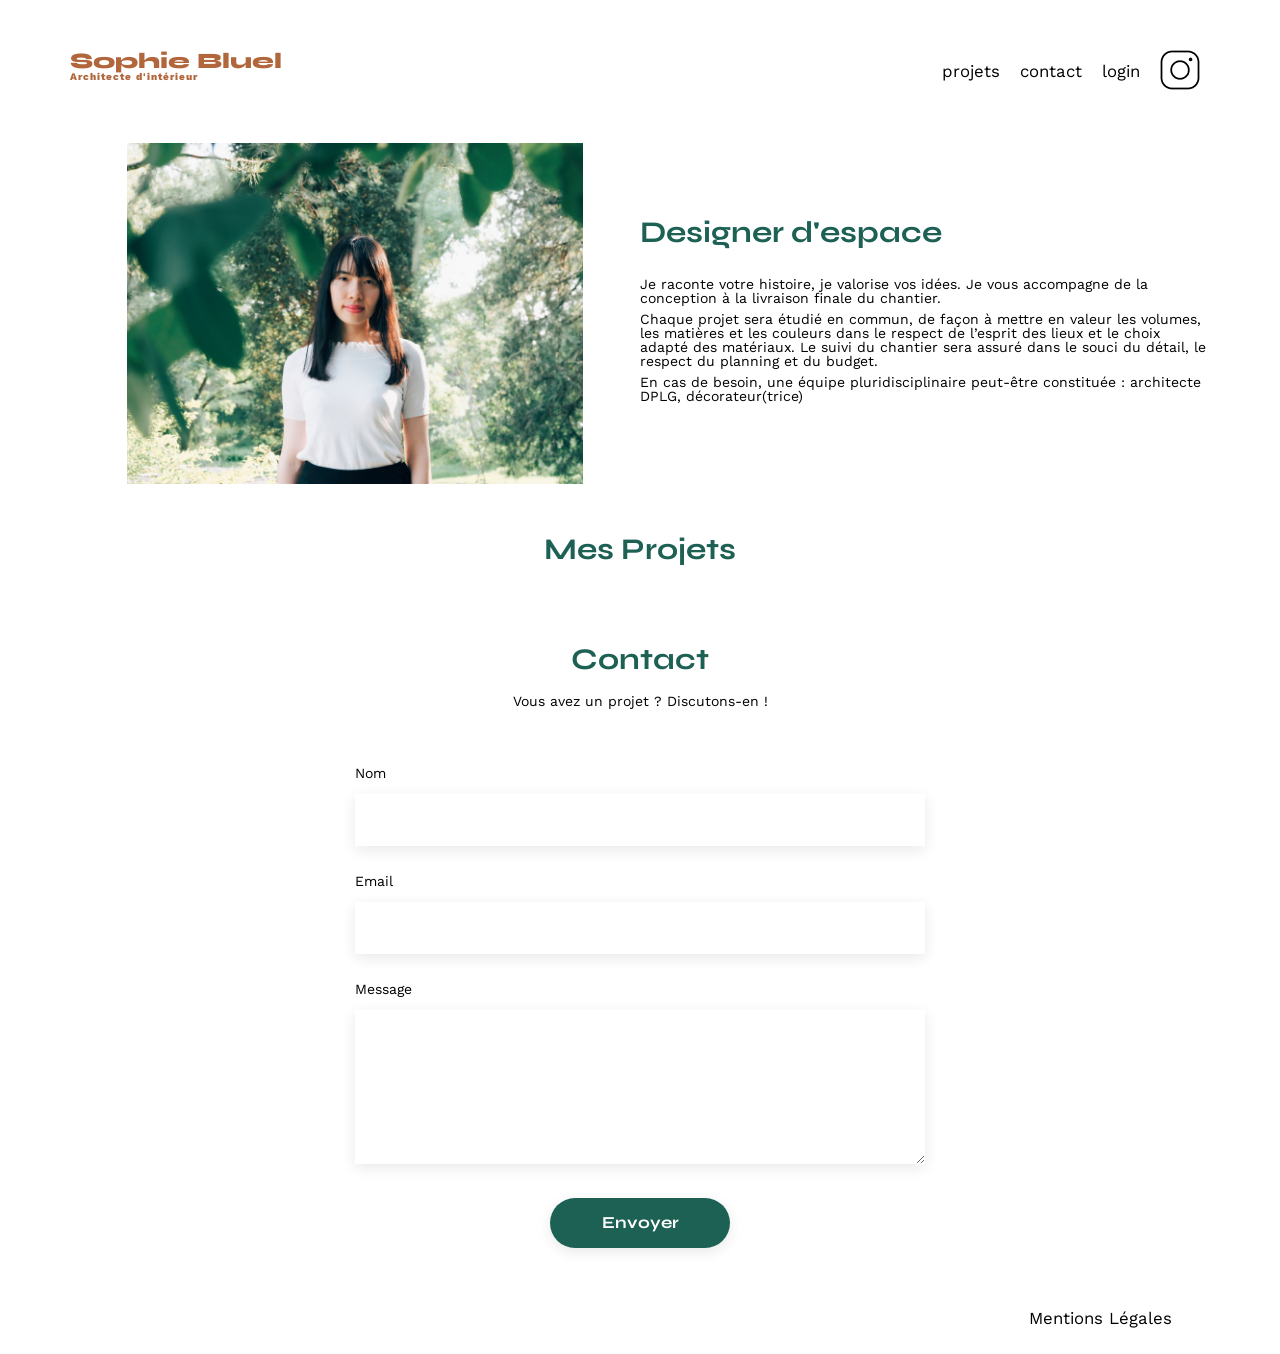
==== FrontEnd/index.html @ 3a6f0acb "Ajout requetes Projets + menu filtre" ====
<!DOCTYPE html>
<html lang="fr">

<head>
	<meta charset="UTF-8">
	<title>Sophie Bluel - Architecte d'intérieur</title>
	<meta name="viewport" content="width=device-width, initial-scale=1.0">
	<link rel="preconnect" href="https://fonts.googleapis.com">
	<link rel="preconnect" href="https://fonts.gstatic.com" crossorigin>
	<link href="https://fonts.googleapis.com/css2?family=Syne:wght@700;800&family=Work+Sans&display=swap"
		rel="stylesheet">
	<meta name="description" content="">
	<link rel="stylesheet" href="./assets/style.css">
</head>

<body>
	<header>
		<h1>Sophie Bluel <span>Architecte d'intérieur</span></h1>
		<nav>
			<ul>
				<li>projets</li>
				<li>contact</li>
				<li>login</li>
				<li><img src="./assets/icons/instagram.png" alt="Instagram"></li>
			</ul>
		</nav>
	</header>
	<main>
		<section id="introduction">
			<figure>
				<img src="./assets/images/sophie-bluel.png" alt="">
			</figure>
			<article>
				<h2>Designer d'espace</h2>
				<p>Je raconte votre histoire, je valorise vos idées. Je vous accompagne de la conception à la livraison
					finale du chantier.</p>
				<p>Chaque projet sera étudié en commun, de façon à mettre en valeur les volumes, les matières et les
					couleurs dans le respect de l’esprit des lieux et le choix adapté des matériaux. Le suivi du
					chantier sera assuré dans le souci du détail, le respect du planning et du budget.</p>
				<p>En cas de besoin, une équipe pluridisciplinaire peut-être constituée : architecte DPLG,
					décorateur(trice)</p>
			</article>
		</section>
		<section id="portfolio">
			<h2>Mes Projets</h2>

			<div class="gallery">
				<!-- <figure>
				<img src="assets/images/abajour-tahina.png" alt="Abajour Tahina">
				<figcaption>Abajour Tahina</figcaption>
			</figure>
			<figure>
				<img src="assets/images/appartement-paris-v.png" alt="Appartement Paris V">
				<figcaption>Appartement Paris V</figcaption>
			</figure>
			<figure>
				<img src="assets/images/restaurant-sushisen-londres.png" alt="Restaurant Sushisen - Londres">
				<figcaption>Restaurant Sushisen - Londres</figcaption>
			</figure>
			<figure>
				<img src="assets/images/la-balisiere.png" alt="Villa “La Balisiere” - Port Louis">
				<figcaption>Villa “La Balisiere” - Port Louis</figcaption>
			</figure>
			<figure>
				<img src="assets/images/structures-thermopolis.png" alt="Structures Thermopolis">
				<figcaption>Structures Thermopolis</figcaption>
			</figure>
			<figure>
				<img src="assets/images/appartement-paris-x.png" alt="Appartement Paris X">
				<figcaption>Appartement Paris X</figcaption>
			</figure>
			<figure>
				<img src="assets/images/le-coteau-cassis.png" alt="Pavillon “Le coteau” - Cassis">
				<figcaption>Pavillon “Le coteau” - Cassis</figcaption>
			</figure>
			<figure>
				<img src="assets/images/villa-ferneze.png" alt="Villa Ferneze - Isola d’Elba">
				<figcaption>Villa Ferneze - Isola d’Elba</figcaption>
			</figure>
			<figure>
				<img src="assets/images/appartement-paris-xviii.png" alt="Appartement Paris XVIII">
				<figcaption>Appartement Paris XVIII</figcaption>
			</figure>
			<figure>
				<img src="assets/images/bar-lullaby-paris.png" alt="Bar “Lullaby” - Paris">
				<figcaption>Bar “Lullaby” - Paris</figcaption>
			</figure>
			<figure>
				<img src="assets/images/hotel-first-arte-new-delhi.png" alt="Hotel First Arte - New Delhi">
				<figcaption>Hotel First Arte - New Delhi</figcaption>
			</figure> -->
			</div>
		</section>
		<section id="contact">
			<h2>Contact</h2>
			<p>Vous avez un projet ? Discutons-en !</p>
			<form action="#" method="post">
				<label for="name">Nom</label>
				<input type="text" name="name" id="name">
				<label for="email">Email</label>
				<input type="email" name="email" id="email">
				<label for="message">Message</label>
				<textarea name="message" id="message" cols="30" rows="10"></textarea>
				<input type="submit" value="Envoyer">
			</form>
		</section>
	</main>

	<footer>
		<nav>
			<ul>
				<li>Mentions Légales</li>
			</ul>
		</nav>
	</footer>

	<script src="./js/script.js" defer></script>
</body>

</html>
---- FrontEnd/assets/style.css ----
/* http://meyerweb.com/eric/tools/css/reset/
   v2.0 | 20110126
   License: none (public domain)
*/

html, body, div, span, applet, object, iframe,
h1, h2, h3, h4, h5, h6, p, blockquote, pre,
a, abbr, acronym, address, big, cite, code,
del, dfn, em, img, ins, kbd, q, s, samp,
small, strike, strong, sub, sup, tt, var,
b, u, i, center,
dl, dt, dd, ol, ul, li,
fieldset, form, label, legend,
table, caption, tbody, tfoot, thead, tr, th, td,
article, aside, canvas, details, embed,
figure, figcaption, footer, header, hgroup,
menu, nav, output, ruby, section, summary,
time, mark, audio, video {
	margin: 0;
	padding: 0;
	border: 0;
	font-size: 100%;
	font: inherit;
	vertical-align: baseline;
}
/* HTML5 display-role reset for older browsers */
article, aside, details, figcaption, figure,
footer, header, hgroup, menu, nav, section {
	display: block;
}
body {
	line-height: 1;
}
ol, ul {
	list-style: none;
}
blockquote, q {
	quotes: none;
}
blockquote:before, blockquote:after,
q:before, q:after {
	content: '';
	content: none;
}
table {
	border-collapse: collapse;
	border-spacing: 0;
}
/** end reset css**/
body {
	max-width: 1140px;
	margin:auto;
	font-family: 'Work Sans' ;
	font-size: 14px;
}
header {
	display: flex;
	justify-content: space-between;
	margin: 50px 0
}
section {
	margin: 50px 0
}

h1{
	display: flex;
	flex-direction: column;
	font-family: 'Syne';
	font-size: 22px;
	font-weight: 800;
	color: #B1663C
}

h1 > span {
	font-family: 'Work Sans';
	font-size:10px;
	letter-spacing: 0.1em;
;
}

h2{
	font-family: 'Syne';
	font-weight: 700;
	font-size: 30px;
	color: #1D6154
}
nav ul {
	display: flex;
	align-items: center;
	list-style-type: none;

}
nav li {
	padding: 0 10px;
	font-size: 1.2em;
}

li:hover {
	color: #B1663C;
}
#introduction {
	display: flex;
	align-items: center;
}
#introduction figure {
	flex: 1
}
#introduction img {
	display: block;
	margin: auto;
	width: 80%;
}

#introduction article {
	flex: 1
}
#introduction h2 {
	margin-bottom: 1em;
}

#introduction p {
	margin-bottom: 0.5em;
}
#portfolio h2 {
	text-align: center;
	margin-bottom: 1em;
}

#portfolio .filterContainer {
	display: flex;
	justify-content: center;
	gap: 10px;
	margin-bottom: 50px;
}

.filterButton {
	border: 1px solid #1D6154;
	border-radius: 30px;
	height: 37px;
	font-family: 'Syne';
	font-size: 16px;
	font-weight: 700;
	min-width: 100px;
	color: #1D6154;
	box-sizing: border-box;
	display: flex;
	justify-content: center;
	align-items: center;
	padding-left: 15px;
	padding-right: 15px;
}

.filterButtonSelected {
	background-color: #1D6154;
	color: white;
}


.gallery {
	width: 100%;
	display: grid;
	grid-template-columns: 1fr 1fr 1fr;
	grid-column-gap: 20px;
	grid-row-gap: 20px;
}

.gallery img {
	width: 100%;

}
#contact {
	width: 50%;
margin: auto;
}
#contact > * {
	text-align: center;

}
#contact h2{
	margin-bottom: 20px;
}
#contact form {
	text-align: left;
	margin-top:30px;
	display: flex;
	flex-direction: column;
}

#contact input {
	height: 50px;
	font-size: 1.2em;
	border: none;
	box-shadow: 0px 4px 14px rgba(0, 0, 0, 0.09);
}
#contact label {
	margin: 2em 0 1em 0;
}
#contact textarea {
	border: none;
	box-shadow: 0px 4px 14px rgba(0, 0, 0, 0.09);
}

input[type="submit"]{
	font-family: 'Syne';
	font-weight: 700;
	color: white;
	background-color: #1D6154;
	margin : 2em auto ;
	width: 180px;
	text-align: center;
	border-radius: 60px ;
}

footer nav ul {
	display: flex;
	justify-content: flex-end;
	margin: 2em
}
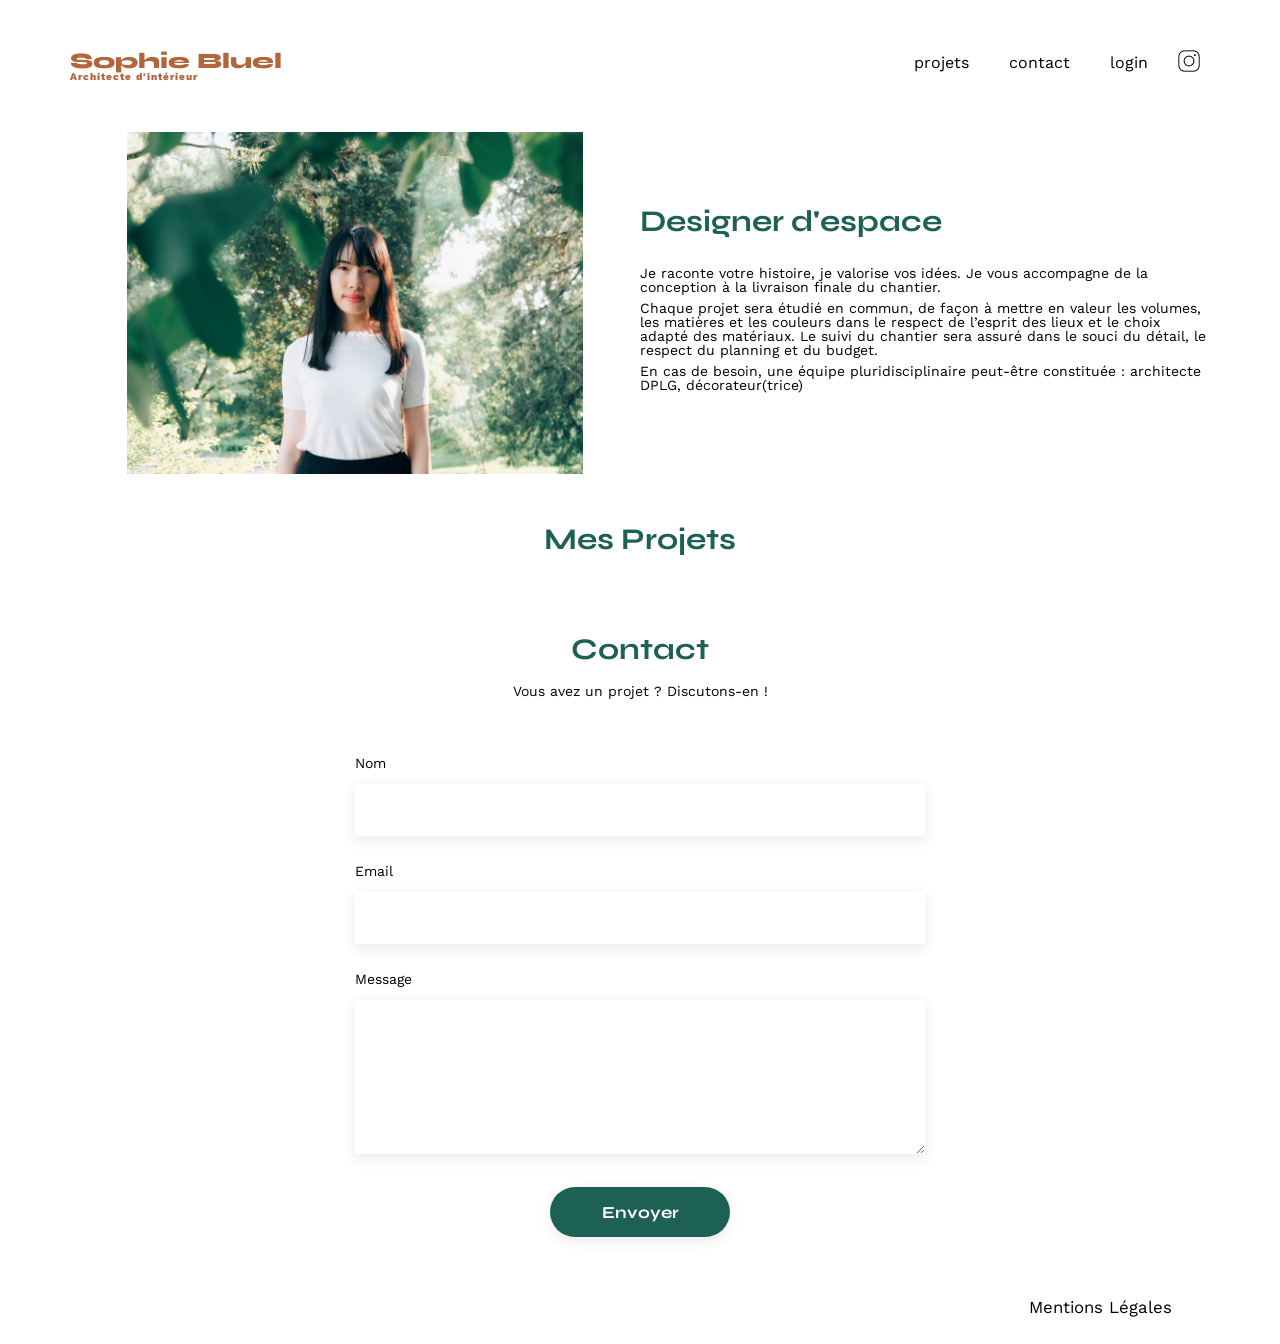
==== commit eedaa662: "Ajout page login" ====
--- a/FrontEnd/index.html
+++ b/FrontEnd/index.html
@@ -18,9 +18,12 @@
 		<h1>Sophie Bluel <span>Architecte d'intérieur</span></h1>
 		<nav>
 			<ul>
-				<li>projets</li>
+				<!-- <li>projet</li>
 				<li>contact</li>
-				<li>login</li>
+				<li>login</li> -->
+				<li><a href="#portfolio" aria-current="page">projets</a></li>
+				<li><a href="#contact" aria-current="page">contact</a></li>
+				<li><a href="./views/login.html" aria-current="page">login</a></li>
 				<li><img src="./assets/icons/instagram.png" alt="Instagram"></li>
 			</ul>
 		</nav>
@@ -43,52 +46,7 @@
 		</section>
 		<section id="portfolio">
 			<h2>Mes Projets</h2>
-
 			<div class="gallery">
-				<!-- <figure>
-				<img src="assets/images/abajour-tahina.png" alt="Abajour Tahina">
-				<figcaption>Abajour Tahina</figcaption>
-			</figure>
-			<figure>
-				<img src="assets/images/appartement-paris-v.png" alt="Appartement Paris V">
-				<figcaption>Appartement Paris V</figcaption>
-			</figure>
-			<figure>
-				<img src="assets/images/restaurant-sushisen-londres.png" alt="Restaurant Sushisen - Londres">
-				<figcaption>Restaurant Sushisen - Londres</figcaption>
-			</figure>
-			<figure>
-				<img src="assets/images/la-balisiere.png" alt="Villa “La Balisiere” - Port Louis">
-				<figcaption>Villa “La Balisiere” - Port Louis</figcaption>
-			</figure>
-			<figure>
-				<img src="assets/images/structures-thermopolis.png" alt="Structures Thermopolis">
-				<figcaption>Structures Thermopolis</figcaption>
-			</figure>
-			<figure>
-				<img src="assets/images/appartement-paris-x.png" alt="Appartement Paris X">
-				<figcaption>Appartement Paris X</figcaption>
-			</figure>
-			<figure>
-				<img src="assets/images/le-coteau-cassis.png" alt="Pavillon “Le coteau” - Cassis">
-				<figcaption>Pavillon “Le coteau” - Cassis</figcaption>
-			</figure>
-			<figure>
-				<img src="assets/images/villa-ferneze.png" alt="Villa Ferneze - Isola d’Elba">
-				<figcaption>Villa Ferneze - Isola d’Elba</figcaption>
-			</figure>
-			<figure>
-				<img src="assets/images/appartement-paris-xviii.png" alt="Appartement Paris XVIII">
-				<figcaption>Appartement Paris XVIII</figcaption>
-			</figure>
-			<figure>
-				<img src="assets/images/bar-lullaby-paris.png" alt="Bar “Lullaby” - Paris">
-				<figcaption>Bar “Lullaby” - Paris</figcaption>
-			</figure>
-			<figure>
-				<img src="assets/images/hotel-first-arte-new-delhi.png" alt="Hotel First Arte - New Delhi">
-				<figcaption>Hotel First Arte - New Delhi</figcaption>
-			</figure> -->
 			</div>
 		</section>
 		<section id="contact">
--- a/FrontEnd/assets/style.css
+++ b/FrontEnd/assets/style.css
@@ -93,9 +93,22 @@
 nav li {
 	padding: 0 10px;
 	font-size: 1.2em;
-}
-
-li:hover {
+	
+}
+
+nav li a {
+	text-decoration: none;
+	color: black;
+	font-size: 16px;
+	padding: 0 10px;
+}
+
+nav li img {
+	height: 22px;
+	width: 22px;
+}
+
+li:hover, li a:hover {
 	color: #B1663C;
 }
 #introduction {
@@ -179,20 +192,20 @@
 #contact h2{
 	margin-bottom: 20px;
 }
-#contact form {
+#contact form, #login form {
 	text-align: left;
 	margin-top:30px;
 	display: flex;
 	flex-direction: column;
 }
 
-#contact input {
+#contact input, #login input {
 	height: 50px;
 	font-size: 1.2em;
 	border: none;
 	box-shadow: 0px 4px 14px rgba(0, 0, 0, 0.09);
 }
-#contact label {
+#contact label, #login label {
 	margin: 2em 0 1em 0;
 }
 #contact textarea {
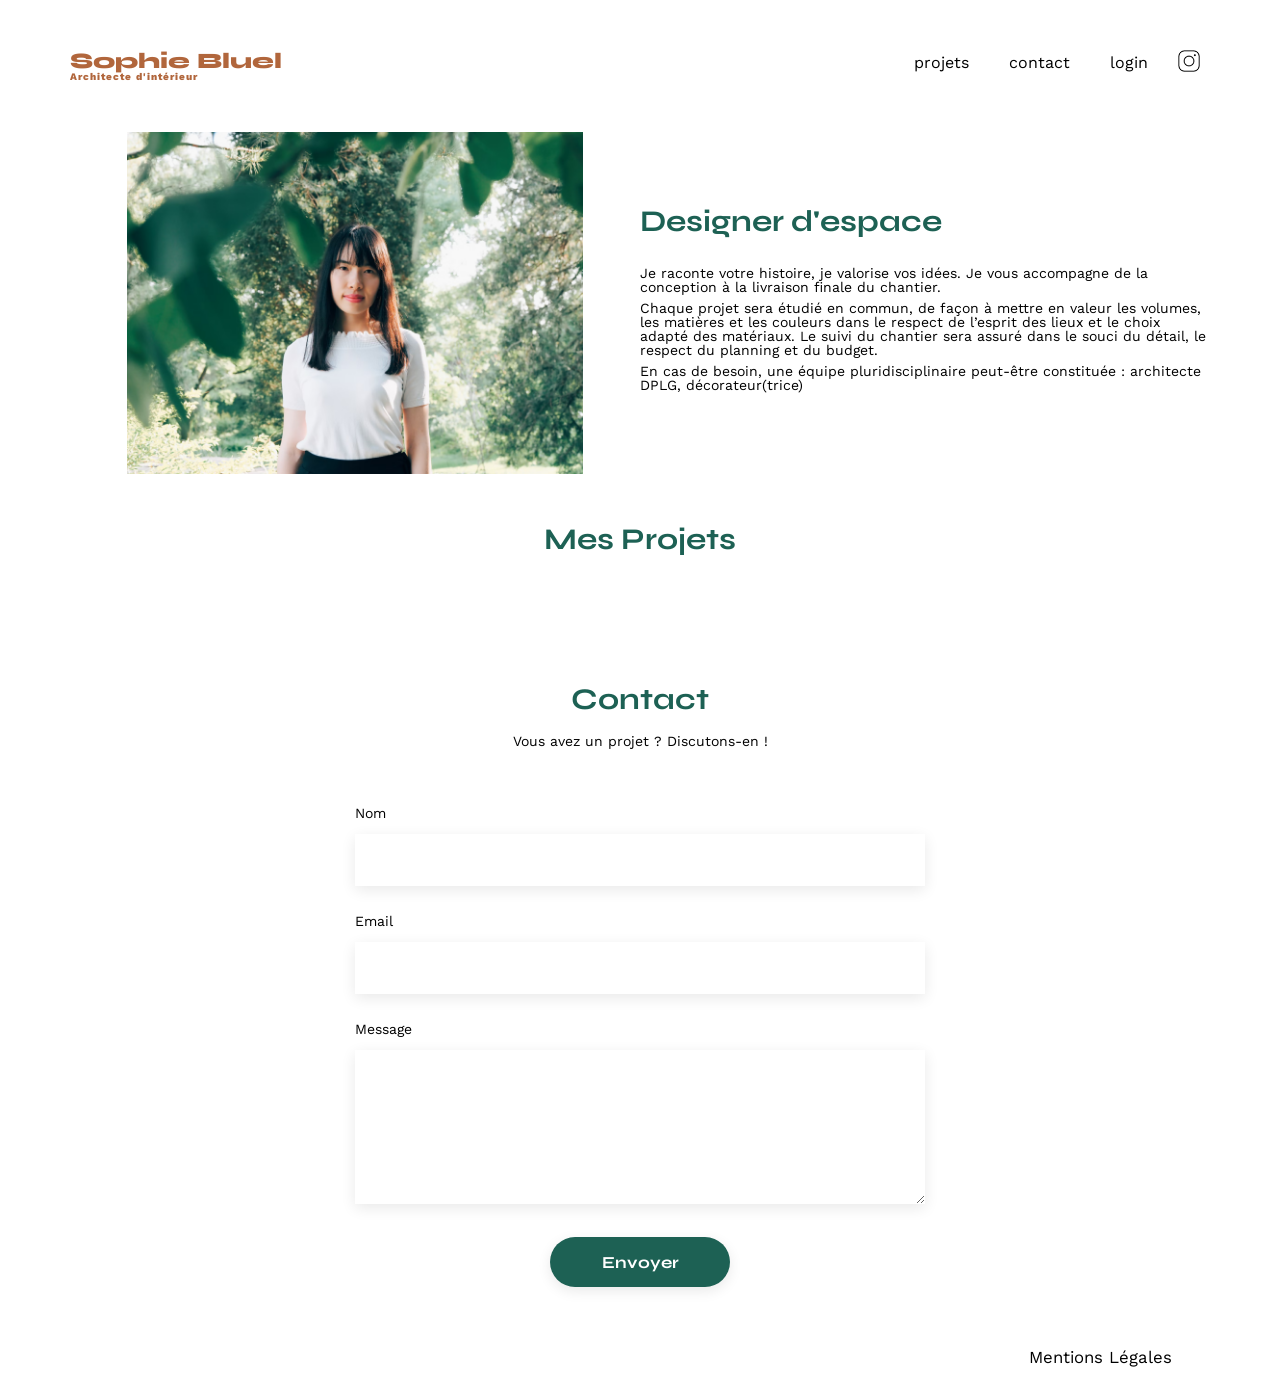
==== commit b73abd03: "ajout getToken et modification home page en mode modification si logger" ====
--- a/FrontEnd/index.html
+++ b/FrontEnd/index.html
@@ -9,6 +9,9 @@
 	<link rel="preconnect" href="https://fonts.gstatic.com" crossorigin>
 	<link href="https://fonts.googleapis.com/css2?family=Syne:wght@700;800&family=Work+Sans&display=swap"
 		rel="stylesheet">
+	<link rel="stylesheet" href="https://cdnjs.cloudflare.com/ajax/libs/font-awesome/6.2.1/css/all.min.css"
+		integrity="sha512-MV7K8+y+gLIBoVD59lQIYicR65iaqukzvf/nwasF0nqhPay5w/9lJmVM2hMDcnK1OnMGCdVK+iQrJ7lzPJQd1w=="
+		crossorigin="anonymous" referrerpolicy="no-referrer" />
 	<meta name="description" content="">
 	<link rel="stylesheet" href="./assets/style.css">
 </head>
@@ -23,6 +26,7 @@
 				<li>login</li> -->
 				<li><a href="#portfolio" aria-current="page">projets</a></li>
 				<li><a href="#contact" aria-current="page">contact</a></li>
+
 				<li><a href="./views/login.html" aria-current="page">login</a></li>
 				<li><img src="./assets/icons/instagram.png" alt="Instagram"></li>
 			</ul>
@@ -45,7 +49,19 @@
 			</article>
 		</section>
 		<section id="portfolio">
-			<h2>Mes Projets</h2>
+			<div style="display: flex; justify-content: center;">
+				<div style="position: relative;">
+					<h2>Mes Projets</h2>
+					<div class="editButton">
+						<i class="fa-regular fa-pen-to-square" style="margin-right: 10px;"></i>
+						modifier
+					</div>
+
+				</div>
+			</div>
+			<div class="filterContainer">
+
+			</div>
 			<div class="gallery">
 			</div>
 		</section>
--- a/FrontEnd/assets/style.css
+++ b/FrontEnd/assets/style.css
@@ -146,6 +146,17 @@
 	margin-bottom: 50px;
 }
 
+.editButton {
+	position: absolute;
+	right: -120px;
+	top: 10px;
+	display: none;
+}
+
+.editButton:hover {
+	cursor: pointer;
+}
+
 .filterButton {
 	border: 1px solid #1D6154;
 	border-radius: 30px;
@@ -224,6 +235,11 @@
 	border-radius: 60px ;
 }
 
+input[type="submit"]:hover {
+	cursor: pointer;
+	background-color: #0E2F28;
+}
+
 footer nav ul {
 	display: flex;
 	justify-content: flex-end;
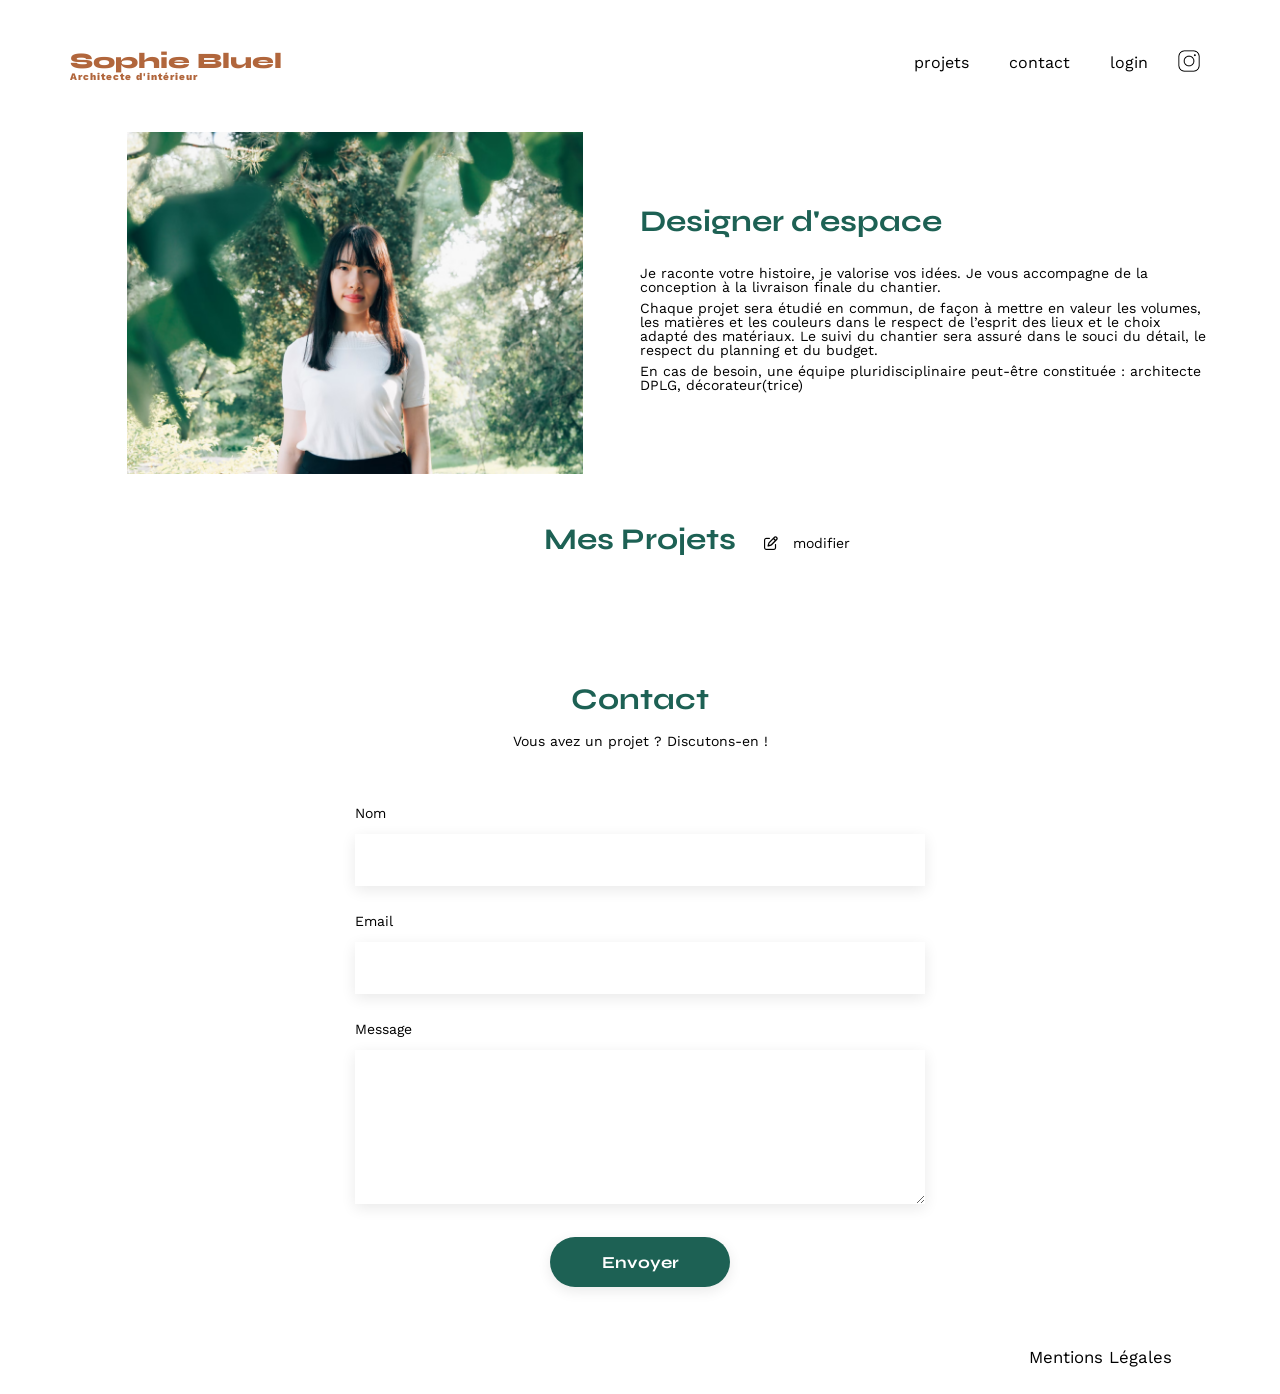
==== commit 6a2208db: "Ajout Dialog pour modification projets" ====
--- a/FrontEnd/index.html
+++ b/FrontEnd/index.html
@@ -17,76 +17,114 @@
 </head>
 
 <body>
-	<header>
-		<h1>Sophie Bluel <span>Architecte d'intérieur</span></h1>
-		<nav>
-			<ul>
-				<!-- <li>projet</li>
-				<li>contact</li>
-				<li>login</li> -->
-				<li><a href="#portfolio" aria-current="page">projets</a></li>
-				<li><a href="#contact" aria-current="page">contact</a></li>
+	<div class="main-container">
+		<header>
+			<h1>Sophie Bluel <span>Architecte d'intérieur</span></h1>
+			<nav>
+				<ul>
+					<!-- <li>projet</li>
+					<li>contact</li>
+					<li>login</li> -->
+					<li><a href="#portfolio" aria-current="page">projets</a></li>
+					<li><a href="#contact" aria-current="page">contact</a></li>
 
-				<li><a href="./views/login.html" aria-current="page">login</a></li>
-				<li><img src="./assets/icons/instagram.png" alt="Instagram"></li>
-			</ul>
-		</nav>
-	</header>
-	<main>
-		<section id="introduction">
-			<figure>
-				<img src="./assets/images/sophie-bluel.png" alt="">
-			</figure>
-			<article>
-				<h2>Designer d'espace</h2>
-				<p>Je raconte votre histoire, je valorise vos idées. Je vous accompagne de la conception à la livraison
-					finale du chantier.</p>
-				<p>Chaque projet sera étudié en commun, de façon à mettre en valeur les volumes, les matières et les
-					couleurs dans le respect de l’esprit des lieux et le choix adapté des matériaux. Le suivi du
-					chantier sera assuré dans le souci du détail, le respect du planning et du budget.</p>
-				<p>En cas de besoin, une équipe pluridisciplinaire peut-être constituée : architecte DPLG,
-					décorateur(trice)</p>
-			</article>
-		</section>
-		<section id="portfolio">
-			<div style="display: flex; justify-content: center;">
-				<div style="position: relative;">
-					<h2>Mes Projets</h2>
-					<div class="editButton">
-						<i class="fa-regular fa-pen-to-square" style="margin-right: 10px;"></i>
-						modifier
+					<li><a href="./views/login.html" aria-current="page">login</a></li>
+					<li><img src="./assets/icons/instagram.png" alt="Instagram"></li>
+				</ul>
+			</nav>
+		</header>
+		<main>
+
+
+
+
+
+			<section id="introduction">
+				<figure>
+					<img src="./assets/images/sophie-bluel.png" alt="">
+				</figure>
+				<article>
+					<h2>Designer d'espace</h2>
+					<p>Je raconte votre histoire, je valorise vos idées. Je vous accompagne de la conception à la
+						livraison
+						finale du chantier.</p>
+					<p>Chaque projet sera étudié en commun, de façon à mettre en valeur les volumes, les matières et les
+						couleurs dans le respect de l’esprit des lieux et le choix adapté des matériaux. Le suivi du
+						chantier sera assuré dans le souci du détail, le respect du planning et du budget.</p>
+					<p>En cas de besoin, une équipe pluridisciplinaire peut-être constituée : architecte DPLG,
+						décorateur(trice)</p>
+				</article>
+			</section>
+			<section id="portfolio">
+				<div style="display: flex; justify-content: center;">
+					<div style="position: relative;">
+						<h2>Mes Projets</h2>
+						<!-- <div class="editButton">
+							<i class="fa-regular fa-pen-to-square" style="margin-right: 10px;"></i>
+							modifier
+						</div> -->
+						<button command="show-modal" commandfor="edit-dialogue" id="showDialog" class="editButton">
+							<i class="fa-regular fa-pen-to-square" style="margin-right: 10px;"></i>
+							modifier
+						</button>
+
+						<dialog id="edit-dialogue">
+							<div
+								style="width: 100%; height:100%; display: flex; flex-direction: column; align-items: center;">
+
+								<!-- <div style="position: absolute; right: 30px; top: 26px;"> -->
+								<i class="fa-solid fa-xmark pointer"></i>
+								<!-- </div> -->
+								<h3>Galerie photos</h3>
+
+								<div class="gallery-edit">
+
+
+
+								</div>
+								<div style="width: 100%; flex: 1;">
+									<hr />
+									<div style="display: flex; justify-content: center; align-items: center;">
+										<button>Ajouter une photo</button>
+									</div>
+								</div>
+						</dialog>
+
+
+
 					</div>
+				</div>
+				<div class="filterContainer">
 
 				</div>
-			</div>
-			<div class="filterContainer">
+				<div class="gallery">
+				</div>
+			</section>
+			<section id="contact">
+				<h2>Contact</h2>
+				<p>Vous avez un projet ? Discutons-en !</p>
+				<form action="#" method="post">
+					<label for="name">Nom</label>
+					<input type="text" name="name" id="name">
+					<label for="email">Email</label>
+					<input type="email" name="email" id="email">
+					<label for="message">Message</label>
+					<textarea name="message" id="message" cols="30" rows="10"></textarea>
+					<input type="submit" value="Envoyer">
+				</form>
+			</section>
 
-			</div>
-			<div class="gallery">
-			</div>
-		</section>
-		<section id="contact">
-			<h2>Contact</h2>
-			<p>Vous avez un projet ? Discutons-en !</p>
-			<form action="#" method="post">
-				<label for="name">Nom</label>
-				<input type="text" name="name" id="name">
-				<label for="email">Email</label>
-				<input type="email" name="email" id="email">
-				<label for="message">Message</label>
-				<textarea name="message" id="message" cols="30" rows="10"></textarea>
-				<input type="submit" value="Envoyer">
-			</form>
-		</section>
-	</main>
+		</main>
 
-	<footer>
-		<nav>
-			<ul>
-				<li>Mentions Légales</li>
-			</ul>
-		</nav>
-	</footer>
+		<footer>
+			<nav>
+				<ul>
+					<li>Mentions Légales</li>
+				</ul>
+			</nav>
+		</footer>
+	</div>
+
 
 	<script src="./js/script.js" defer></script>
 </body>
--- a/FrontEnd/assets/style.css
+++ b/FrontEnd/assets/style.css
@@ -44,14 +44,18 @@
 }
 table {
 	border-collapse: collapse;
-	border-spacing: 0;
+	border-spacing: 0;	
 }
 /** end reset css**/
 body {
-	max-width: 1140px;
-	margin:auto;
+	/* max-width: 1140px;
+	margin:auto; */
 	font-family: 'Work Sans' ;
 	font-size: 14px;
+}
+.main-container {
+	max-width: 1140px;
+	margin: auto;
 }
 header {
 	display: flex;
@@ -111,6 +115,7 @@
 li:hover, li a:hover {
 	color: #B1663C;
 }
+
 #introduction {
 	display: flex;
 	align-items: center;
@@ -139,6 +144,29 @@
 	margin-bottom: 1em;
 }
 
+#portfolio dialog {
+	font-family: "Work Sans";
+	max-height: 688px;
+	height: 688px;
+	max-width: 630px;
+	width: 100%;
+	border: none;
+	border-radius: 10px;
+	/* display: flex;
+	flex-direction: column;
+	align-items: center; */
+	padding: 0;
+		padding-left: 105px;
+			padding-right: 105px;
+			box-sizing: border-box;
+}
+
+#portfolio dialog h3 {
+	font-size: 26px;
+	margin-top: 60px;
+	margin-bottom: 46px;
+}
+
 #portfolio .filterContainer {
 	display: flex;
 	justify-content: center;
@@ -150,7 +178,11 @@
 	position: absolute;
 	right: -120px;
 	top: 10px;
-	display: none;
+	/* display: none; */
+	font-family: "Work Sans";
+	font-size: 14px;
+	border: none;
+	background-color: transparent;
 }
 
 .editButton:hover {
@@ -188,6 +220,38 @@
 	grid-row-gap: 20px;
 }
 
+#edit-dialogue i {
+	position: absolute;
+	right: 30px;
+	top: 26px;
+}
+
+#edit-dialogue i:hover {
+	cursor: pointer;
+}
+
+
+.gallery-edit {
+	width: 100%;
+	display: grid;
+	grid-template-columns: repeat(5, 1fr);
+	grid-column-gap: 9px;
+	grid-row-gap: 29px;
+	grid-auto-rows: max-content;
+	/* overflow-y: auto; */
+	flex: 4;
+}
+
+.gallery-edit figure {
+	/* height: 102.5px;
+	width: 76px; */
+}
+
+.gallery-edit figure img {
+	width: 100%;
+	height: 100%;
+}
+
 .gallery img {
 	width: 100%;
 
@@ -210,7 +274,7 @@
 	flex-direction: column;
 }
 
-#contact input, #login input {
+#contact input, #login input, #edit-dialogue button {
 	height: 50px;
 	font-size: 1.2em;
 	border: none;
@@ -224,7 +288,7 @@
 	box-shadow: 0px 4px 14px rgba(0, 0, 0, 0.09);
 }
 
-input[type="submit"]{
+input[type="submit"], #edit-dialogue button{
 	font-family: 'Syne';
 	font-weight: 700;
 	color: white;
@@ -235,7 +299,17 @@
 	border-radius: 60px ;
 }
 
-input[type="submit"]:hover {
+#edit-dialogue button {
+	height: 36px;
+	font-size: 14px;
+	padding-left: 50px;
+	padding-right: 50px;
+	padding-top: 10px;
+	padding-bottom: 10px;
+	width: auto;
+}
+
+input[type="submit"]:hover, #edit-dialogue button:hover {
 	cursor: pointer;
 	background-color: #0E2F28;
 }
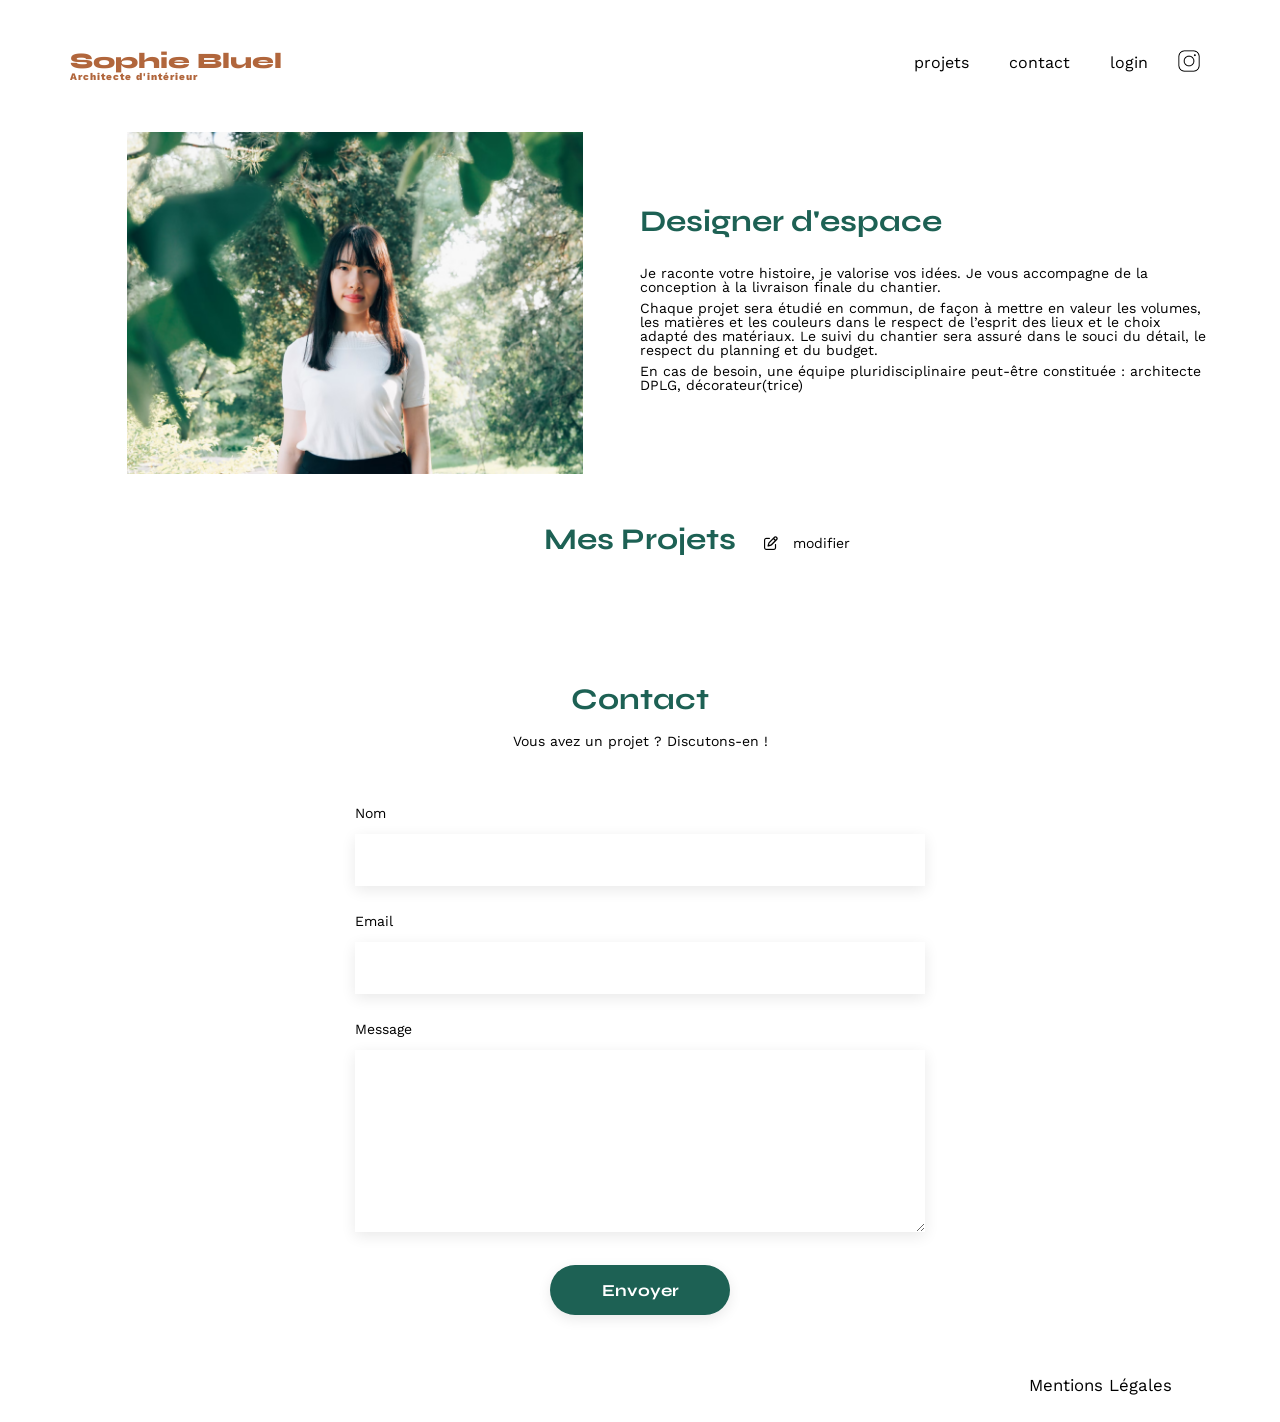
==== commit 97c63ada: "Ajout formulaire add projet" ====
--- a/FrontEnd/index.html
+++ b/FrontEnd/index.html
@@ -69,25 +69,84 @@
 						</button>
 
 						<dialog id="edit-dialogue">
-							<div
+							<div id="gallery-projets-container"
 								style="width: 100%; height:100%; display: flex; flex-direction: column; align-items: center;">
+								<div id="edit-dialog_entete"
+									style="display: flex; flex-direction: column; justify-content: center; width: 100%; box-sizing: border-box;">
+									<div id="edit-dialog-entete-button"
+										style="display: flex; justify-content: space-between; width: 100%;">
+										<div style="width: 24px; height: 24px;">
+											<i class="fa-solid fa-arrow-left" style="visibility: hidden;"></i>
+										</div>
+										<div
+											style="width: 24px; height: 24px; display: flex; justify-content: center; align-items: center;">
+											<i class="fa-solid fa-xmark fa-xl"></i>
+										</div>
+									</div>
+									<h3>Galerie photos</h3>
+								</div>
+
 
 								<!-- <div style="position: absolute; right: 30px; top: 26px;"> -->
-								<i class="fa-solid fa-xmark pointer"></i>
 								<!-- </div> -->
-								<h3>Galerie photos</h3>
 
-								<div class="gallery-edit">
+								<div class="editPageContainer"
+									style="display: flex; flex-direction: column; justify-content: center;">
+									<div class="gallery-edit"></div>
 
 
 
 								</div>
-								<div style="width: 100%; flex: 1;">
+
+
+								<!-- Container ajout projet -->
+								<div id="projet-form" style="display: none;">
+
+									<form id='valid_form' style="margin-top: 0; ">
+
+										<div
+											style="height: 169px; width: 420px; background-color: #E8F1F6; border-radius: 3px; display: flex; flex-direction: column; align-items: center;">
+
+											<div class="imageAddContainerDialog">
+												<img src="./assets/icons/Image.png" alt="Import Image">
+												<!-- <img src="./assets/images/la-balisiere.png" alt="Import Image"> -->
+
+											</div>
+
+											<div class="ajouterButtonContainerDialog">
+												<button type="button" id="uploadBtn" class="uploadPhotoButton">+ Ajouter
+													photo</button>
+												<p style="font-size: 10px;">jpg, png: 4mo max</p>
+											</div>
+											<input type="file" id="imageInput" accept=".jpg,.jpeg,.png"
+												style="display: none;" required>
+											<p id="error" style="color:red"></p>
+										</div>
+
+
+										<label for="titre" class="form-label">Titre</label>
+										<input type="text" class="form-control" id="titre" required>
+										<!-- <div class="invalid-feedback">
+												Veuillez entrer un nom correct
+											</div> -->
+										<label for="categoriesSelect" class="form-label">Catégorie</label>
+										<select id="categoriesSelect" required>
+											<option value="" disabled selected hidden></option>
+										</select>
+
+									</form>
+								</div>
+
+								<!-- Bouton Ajout/Validation -->
+								<div
+									style="width: 100%; flex: 1; padding-left: 105px; padding-right: 105px; box-sizing: border-box; margin-bottom: 55px;">
 									<hr />
 									<div style="display: flex; justify-content: center; align-items: center;">
-										<button>Ajouter une photo</button>
+										<button id="dialogButton">Ajouter une photo</button>
 									</div>
 								</div>
+							</div>
+
 						</dialog>
 
 
--- a/FrontEnd/assets/style.css
+++ b/FrontEnd/assets/style.css
@@ -152,19 +152,21 @@
 	width: 100%;
 	border: none;
 	border-radius: 10px;
-	/* display: flex;
-	flex-direction: column;
-	align-items: center; */
+	/* display: flex; */
+	/* flex-direction: column; */
+	/* align-items: center; */
 	padding: 0;
-		padding-left: 105px;
-			padding-right: 105px;
-			box-sizing: border-box;
+	/*padding-left: 105px;
+	padding-right: 105px;
+	box-sizing: border-box; */
 }
 
 #portfolio dialog h3 {
 	font-size: 26px;
-	margin-top: 60px;
+	margin-top: 6px;
 	margin-bottom: 46px;
+	display: flex;
+	justify-content: center;
 }
 
 #portfolio .filterContainer {
@@ -220,14 +222,27 @@
 	grid-row-gap: 20px;
 }
 
-#edit-dialogue i {
+.editPageContainer {
+	padding-left: 105px;
+	padding-right: 105px;
+	box-sizing: border-box;
+	height: 560px;
+}
+
+/* #edit-dialogue i {
 	position: absolute;
 	right: 30px;
 	top: 26px;
-}
+} */
 
 #edit-dialogue i:hover {
 	cursor: pointer;
+}
+
+#edit-dialog_entete {
+	padding-left: 30px;
+	padding-right: 30px;
+	padding-top: 20px;
 }
 
 
@@ -267,25 +282,30 @@
 #contact h2{
 	margin-bottom: 20px;
 }
-#contact form, #login form {
+#contact form, #login form, #projet-form form {
 	text-align: left;
 	margin-top:30px;
 	display: flex;
 	flex-direction: column;
 }
 
-#contact input, #login input, #edit-dialogue button {
+#contact input, #login input, #edit-dialogue button, 
+#projet-form input,
+#projet-form select {
 	height: 50px;
 	font-size: 1.2em;
 	border: none;
 	box-shadow: 0px 4px 14px rgba(0, 0, 0, 0.09);
-}
-#contact label, #login label {
+	padding-left: 16px;
+	padding-right: 16px;
+}
+#contact label, #login label, #projet-form label {
 	margin: 2em 0 1em 0;
 }
 #contact textarea {
 	border: none;
 	box-shadow: 0px 4px 14px rgba(0, 0, 0, 0.09);
+	padding: 16px;
 }
 
 input[type="submit"], #edit-dialogue button{
@@ -299,19 +319,50 @@
 	border-radius: 60px ;
 }
 
+input[type="submit"]:hover, #edit-dialogue button:hover {
+	cursor: pointer;
+	background-color: #0E2F28;
+}
+
+/* .uploadPhotoButton {
+	padding-left: 33px;
+	padding-right: 33px;
+	font-size: 14px;
+	font-weight: 500;
+	font-style: medium;
+} */
+
 #edit-dialogue button {
 	height: 36px;
 	font-size: 14px;
+	font-weight: 500;
 	padding-left: 50px;
 	padding-right: 50px;
 	padding-top: 10px;
 	padding-bottom: 10px;
-	width: auto;
-}
-
-input[type="submit"]:hover, #edit-dialogue button:hover {
-	cursor: pointer;
-	background-color: #0E2F28;
+	width: 237px;
+	margin-bottom: 0;
+}
+
+.imageAddContainerDialog {
+	height: 76px;
+	width: 76px;
+	margin-top: 22.5px;
+}
+
+.ajouterButtonContainerDialog {
+	display: flex;
+	flex-direction: column;
+	align-items: center;
+}
+
+.uploadPhotoButton {
+	background-color: #CBD6DC !important;
+	color: #306685 !important;
+	margin-top: 0 !important;
+	margin-bottom: 7px !important;
+	padding-left: 33px !important;
+	padding-right: 33px !important;
 }
 
 footer nav ul {
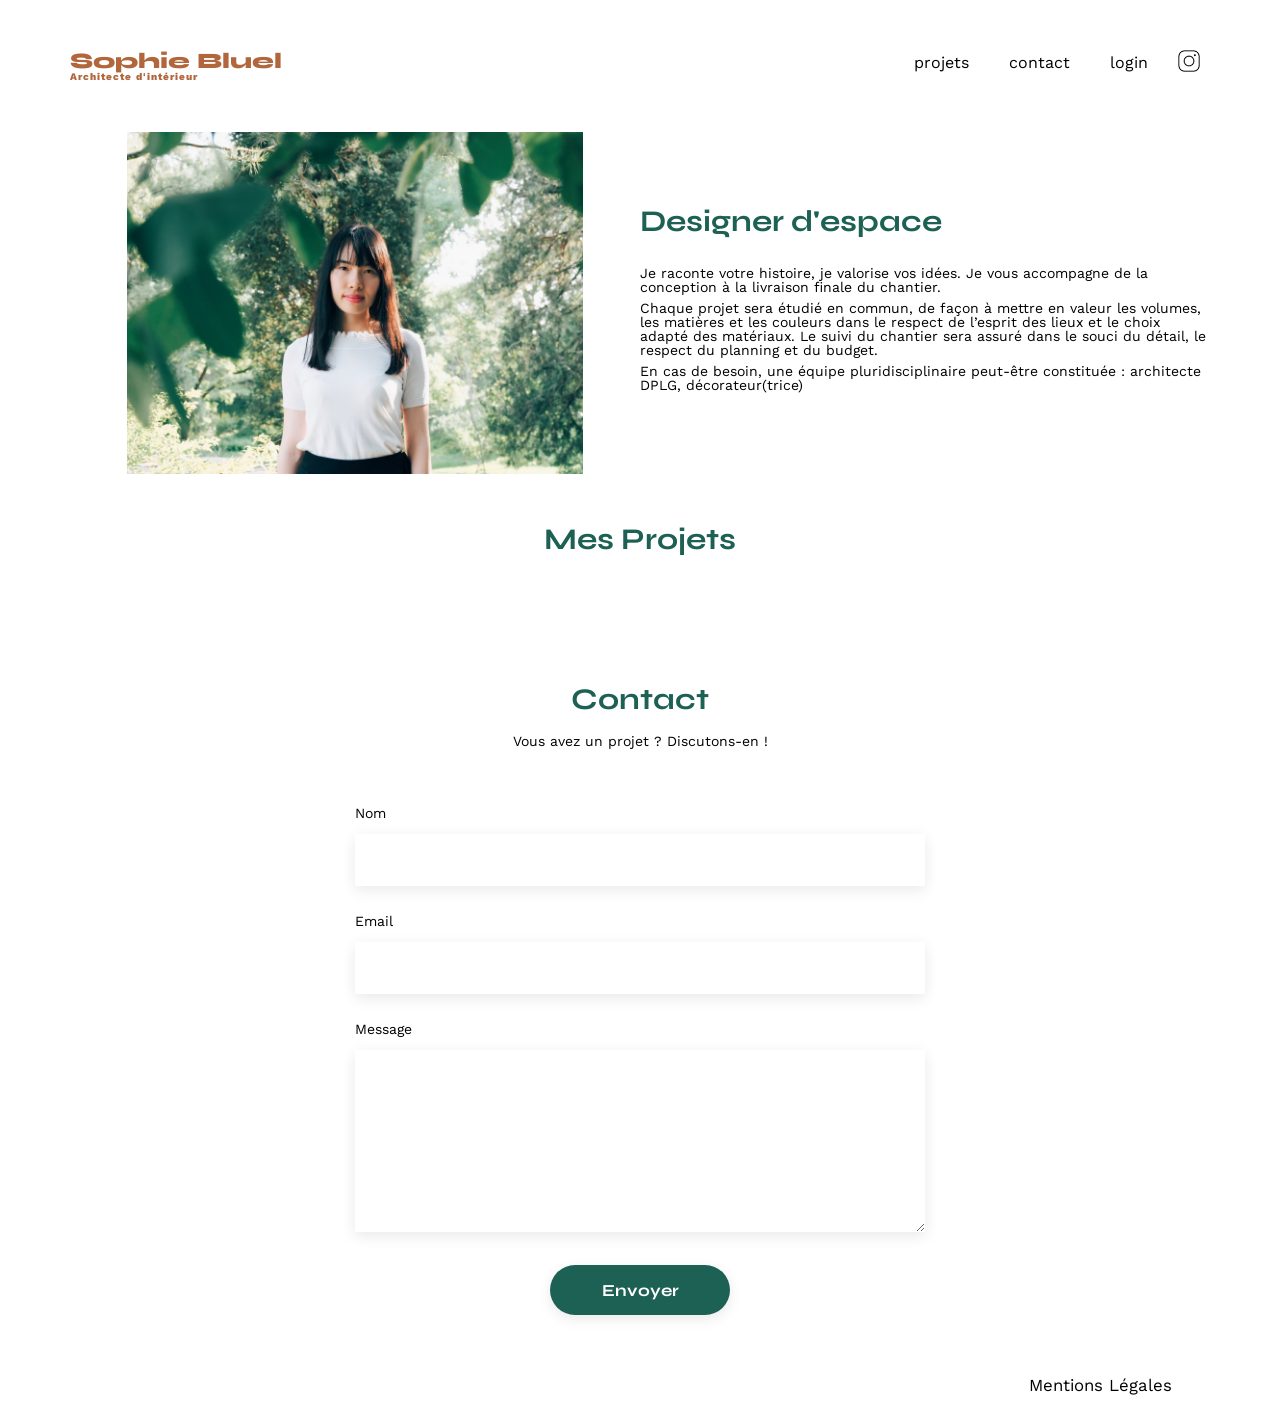
==== commit f90b93e1: "Fix bugs, save token dans loclstorage" ====
--- a/FrontEnd/index.html
+++ b/FrontEnd/index.html
@@ -14,6 +14,8 @@
 		crossorigin="anonymous" referrerpolicy="no-referrer" />
 	<meta name="description" content="">
 	<link rel="stylesheet" href="./assets/style.css">
+	<script src="./js/script.js" defer></script>
+
 </head>
 
 <body>
@@ -22,22 +24,14 @@
 			<h1>Sophie Bluel <span>Architecte d'intérieur</span></h1>
 			<nav>
 				<ul>
-					<!-- <li>projet</li>
-					<li>contact</li>
-					<li>login</li> -->
 					<li><a href="#portfolio" aria-current="page">projets</a></li>
 					<li><a href="#contact" aria-current="page">contact</a></li>
-
-					<li><a href="./views/login.html" aria-current="page">login</a></li>
+					<li><a id="logButton" href="./views/login.html" aria-current="page">login</a></li>
 					<li><img src="./assets/icons/instagram.png" alt="Instagram"></li>
 				</ul>
 			</nav>
 		</header>
 		<main>
-
-
-
-
 
 			<section id="introduction">
 				<figure>
@@ -61,7 +55,7 @@
 						<h2>Mes Projets</h2>
 						<!-- <div class="editButton">
 							<i class="fa-regular fa-pen-to-square" style="margin-right: 10px;"></i>
-							modifier
+							modifiers
 						</div> -->
 						<button command="show-modal" commandfor="edit-dialogue" id="showDialog" class="editButton">
 							<i class="fa-regular fa-pen-to-square" style="margin-right: 10px;"></i>
@@ -102,8 +96,12 @@
 								<!-- Container ajout projet -->
 								<div id="projet-form" style="display: none;">
 
-									<form id='valid_form' style="margin-top: 0; ">
+									<form id='valid_form' style="margin-top: 0; width: 420px; ">
 
+										<div>
+											<p id="error-message" style="color:red; margin-bottom: 10px;"></p>
+
+										</div>
 										<div
 											style="height: 169px; width: 420px; background-color: #E8F1F6; border-radius: 3px; display: flex; flex-direction: column; align-items: center;">
 
@@ -120,9 +118,8 @@
 											</div>
 											<input type="file" id="imageInput" accept=".jpg,.jpeg,.png"
 												style="display: none;" required>
-											<p id="error" style="color:red"></p>
+											<!-- <p id="error" style="color:red"></p> -->
 										</div>
-
 
 										<label for="titre" class="form-label">Titre</label>
 										<input type="text" class="form-control" id="titre" required>
@@ -139,7 +136,7 @@
 
 								<!-- Bouton Ajout/Validation -->
 								<div
-									style="width: 100%; flex: 1; padding-left: 105px; padding-right: 105px; box-sizing: border-box; margin-bottom: 55px;">
+									style="width: 100%; padding-left: 105px; padding-right: 105px; box-sizing: border-box; margin-bottom: 55px;">
 									<hr />
 									<div style="display: flex; justify-content: center; align-items: center;">
 										<button id="dialogButton">Ajouter une photo</button>
@@ -185,7 +182,6 @@
 	</div>
 
 
-	<script src="./js/script.js" defer></script>
 </body>
 
 </html>
--- a/FrontEnd/assets/style.css
+++ b/FrontEnd/assets/style.css
@@ -152,13 +152,12 @@
 	width: 100%;
 	border: none;
 	border-radius: 10px;
-	/* display: flex; */
-	/* flex-direction: column; */
-	/* align-items: center; */
 	padding: 0;
-	/*padding-left: 105px;
-	padding-right: 105px;
-	box-sizing: border-box; */
+}
+
+dialog::backdrop {
+	background: rgba(0, 0, 0, 0.7);
+	/* assombrit */
 }
 
 #portfolio dialog h3 {
@@ -180,7 +179,7 @@
 	position: absolute;
 	right: -120px;
 	top: 10px;
-	/* display: none; */
+	display: none;
 	font-family: "Work Sans";
 	font-size: 14px;
 	border: none;
